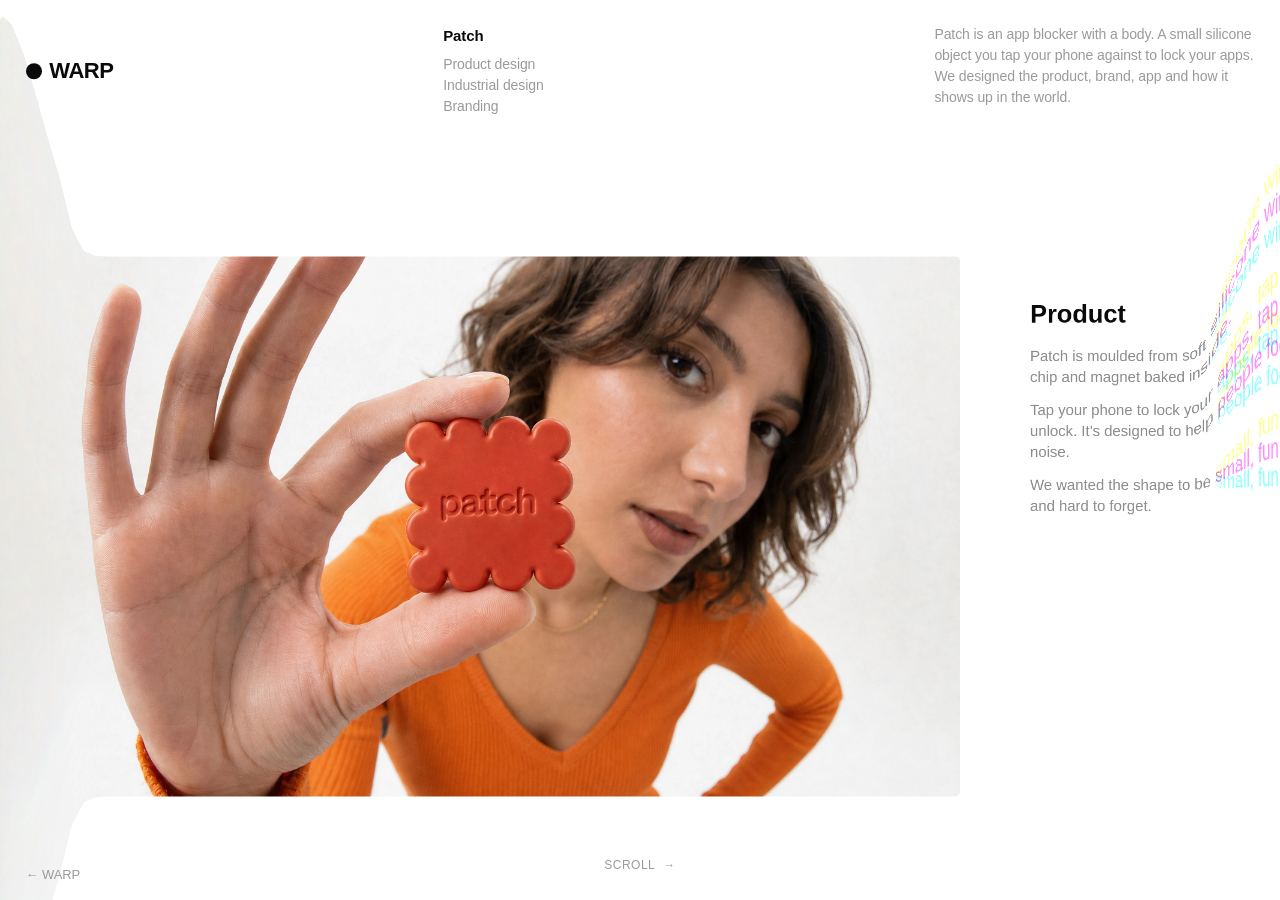
==== work/patch.html @ 56053a3a "WARP — warp gallery Faithful static recreation with a WebGL infinite warp gallery: edge-fan vertex w" ====
<!doctype html>
<html lang="en">
<head>
  <meta charset="utf-8" />
  <meta name="viewport" content="width=device-width, initial-scale=1" />
  <title>Patch — Warp</title>
  <meta name="description" content="Patch — an app blocker with a body. Product, brand and app by Warp." />
  <link rel="icon" href="../assets/favicon.svg" type="image/svg+xml" />
  <link rel="stylesheet" href="../assets/style.css?v=4" />
</head>
<body class="gallery-page">
  <canvas id="gl" aria-hidden="true"></canvas>

  <header class="ghead">
    <a class="brand" href="../index.html" aria-label="WARP">
      <span class="brand__dot"></span><span class="brand__word">WARP</span>
    </a>
    <div class="ghead__mid">
      <h1 class="ghead__title">Patch</h1>
      <div class="ghead__meta">Product design<br/>Industrial design<br/>Branding</div>
    </div>
    <p class="ghead__lede">Patch is an app blocker with a body. A small silicone object you tap your phone against to lock your apps. We designed the product, brand, app and how it shows up in the world.</p>
  </header>

  <div class="ghint" id="hint"><span>Scroll</span> <span class="ghint__arrow">→</span></div>

  <a class="backlink gback" href="../index.html">← WARP</a>
  <footer class="copy">© 2026</footer>

  <noscript><p style="padding:40px">This gallery needs JavaScript and WebGL.</p></noscript>
  <script src="../assets/gallery.js?v=4"></script>
</body>
</html>
---- assets/style.css ----
/* ============================================================
   SYSTEM — system.studio recreation
   Swiss / editorial minimalism. Helvetica, black on white.
   ============================================================ */

:root {
  --bg: #ffffff;
  --ink: #0a0a0a;
  --ink-2: #1b1b1b;
  --muted: #9a9a9a;
  --muted-2: #b6b6b6;
  --line: #e7e7e5;
  --card: #f1f1ef;
  --card-2: #ececea;
  --black: #0a0a0a;
  --green: #1ca64c;
  --orange: #ff5a00;

  /* patch silicone */
  --patch-a: #7b5cff;
  --patch-b: #5a3fd6;
  --patch-c: #4429b8;

  --fs-body: 15px;
  --lh-body: 1.42;
  --maxcol: 344px;

  --pad-x: clamp(20px, 2vw, 30px);
  --pad-y: 24px;

  --font: "Helvetica Neue", Helvetica, "Inter", Arial, sans-serif;
}

* { box-sizing: border-box; }

html { -webkit-text-size-adjust: 100%; }

body {
  margin: 0;
  background: var(--bg);
  color: var(--ink-2);
  font-family: var(--font);
  font-size: var(--fs-body);
  line-height: var(--lh-body);
  letter-spacing: -0.006em;
  -webkit-font-smoothing: antialiased;
  -moz-osx-font-smoothing: grayscale;
  text-rendering: optimizeLegibility;
  font-kerning: normal;
}

a { color: inherit; text-decoration: none; }

p { margin: 0 0 1em; }

::selection { background: var(--ink); color: #fff; }

/* ---------- Brand wordmark ---------- */
.brand {
  display: inline-flex;
  align-items: center;
  gap: 0.34em;
  color: var(--ink);
  font-weight: 800;
  letter-spacing: -0.022em;
  white-space: nowrap;
  user-select: none;
}
.brand__dot {
  display: inline-block;
  width: 0.74em;
  height: 0.74em;
  border-radius: 50%;
  background: var(--ink);
  transform: translateY(0.01em);
}
.brand__word {
  font-size: 1em;
}

/* ---------- Muted / utility text ---------- */
.muted { color: var(--muted); }
.copy {
  position: fixed;
  left: var(--pad-x);
  bottom: 16px;
  font-size: 12px;
  color: var(--muted-2);
  letter-spacing: 0;
}
.copy--static {
  position: static;
  left: auto;
  bottom: auto;
  margin-top: 64px;
}

/* ============================================================
   HOME
   ============================================================ */
.home {
  position: relative;
  min-height: 100vh;
  padding: var(--pad-y) var(--pad-x);
  display: grid;
  grid-template-columns: 1fr 1fr;
  align-items: start;
  column-gap: 24px;
}

.home .brand {
  font-size: 26px;
  align-self: start;
  margin-top: 1px;
}

.lede {
  max-width: var(--maxcol);
  font-size: var(--fs-body);
  color: var(--ink-2);
}
.lede p { margin-bottom: 1.05em; }
.lede p:last-of-type { margin-bottom: 0; }

.cta {
  display: flex;
  align-items: center;
  gap: 11px;
  margin-top: 18px;
}
.btn {
  display: inline-block;
  border: 1.5px solid var(--ink);
  border-radius: 999px;
  padding: 6px 15px 7px;
  color: var(--ink);
  font-size: var(--fs-body);
  line-height: 1;
  transition: background .18s ease, color .18s ease, transform .18s ease;
}
.btn:hover { background: var(--ink); color: #fff; }
.btn:active { transform: translateY(1px); }

/* ---------- Work list ---------- */
.work { margin-top: 42px; }
.work__title {
  font-size: var(--fs-body);
  font-weight: 700;
  color: var(--ink);
  margin: 0 0 13px;
  letter-spacing: -0.01em;
}
.work__list { list-style: none; margin: 0; padding: 0; }
.work__item { margin-bottom: 7px; }

.work__row {
  display: inline-flex;
  align-items: baseline;
  gap: 9px;
  color: var(--ink);
}
.work__row .yr { color: var(--muted); font-variant-numeric: tabular-nums; }
.work__row .nm { color: var(--ink); }
.work__item--soon .work__row .nm { color: var(--ink); }
.work__item--soon { color: var(--muted); }

a.work__row {
  transition: opacity .15s ease;
}
a.work__row:hover { opacity: 0.55; }

.tag-new {
  position: relative;
  color: var(--green);
  padding-bottom: 2px;
}
.tag-new::after {
  content: "";
  position: absolute;
  left: -1px;
  right: -2px;
  bottom: -2px;
  height: 6px;
  background-image: url("data:image/svg+xml,%3Csvg xmlns='http://www.w3.org/2000/svg' width='44' height='7' viewBox='0 0 44 7'%3E%3Cpath d='M1 4.2 Q 4.7 1.1 8.5 4.2 T 16 4.2 T 23.5 4.2 T 31 4.2 T 38.5 4.2 T 43 4.2' fill='none' stroke='%231ca64c' stroke-width='1.7' stroke-linecap='round'/%3E%3C/svg%3E");
  background-repeat: repeat-x;
  background-size: 22px 7px;
}

/* page-load reveal */
.reveal { opacity: 0; transform: translateY(7px); animation: rise .7s cubic-bezier(.2,.7,.2,1) forwards; }
.reveal.d1 { animation-delay: .04s; }
.reveal.d2 { animation-delay: .12s; }
.reveal.d3 { animation-delay: .2s; }
.reveal.d4 { animation-delay: .28s; }
@keyframes rise { to { opacity: 1; transform: none; } }
@media (prefers-reduced-motion: reduce) {
  .reveal { animation: none; opacity: 1; transform: none; }
}

/* ---------- Hover preview ---------- */
.preview {
  position: fixed;
  z-index: 50;
  width: 470px;
  height: 292px;
  pointer-events: none;
  opacity: 0;
  transform: translate(34px, -50%) scale(.96);
  transition: opacity .2s ease, transform .3s cubic-bezier(.2,.7,.2,1);
  will-change: transform, opacity;
}
.preview.is-on { opacity: 1; transform: translate(34px, -50%) scale(1); }
.preview__inner {
  width: 100%; height: 100%;
  border-radius: 8px;
  overflow: hidden;
  box-shadow: 0 26px 60px -22px rgba(0,0,0,.45), 0 2px 8px rgba(0,0,0,.1);
  background: #ececea;
}
.preview__inner img { width: 100%; height: 100%; object-fit: cover; display: block; }

/* ============================================================
   PATCH CASE STUDY
   ============================================================ */
.case {
  padding: var(--pad-y) var(--pad-x) 120px;
  max-width: 1320px;
  margin: 0 auto;
}
.case .brand { font-size: 22px; }

.case__head {
  display: grid;
  grid-template-columns: 1fr 1fr 1fr;
  gap: 24px;
  margin-top: 40px;
  align-items: start;
}
.case__title {
  font-size: 22px;
  font-weight: 700;
  color: var(--ink);
  margin: 0 0 6px;
}
.case__meta { color: var(--muted); font-size: 14px; line-height: 1.5; }
.case__lede {
  grid-column: 3;
  max-width: 320px;
  color: var(--muted);
  font-size: 14px;
  line-height: 1.55;
}
.case__lede strong { color: var(--ink-2); font-weight: 400; }

/* generic card grid */
.grid {
  display: grid;
  grid-template-columns: repeat(3, 1fr);
  gap: 18px;
  margin-top: 26px;
}
.card {
  position: relative;
  border-radius: 4px;
  overflow: hidden;
  aspect-ratio: 1 / 1;
  background: var(--card);
  display: grid;
  place-items: center;
}
.card--black { background: #0a0a0a; }
.card--paper { background: #fff; border: 1px solid var(--line); }

.card-cap {
  font-size: 12.5px;
  line-height: 1.5;
  color: var(--muted);
  margin-top: 10px;
  max-width: 92%;
}

/* patch wordmark (black card) */
.patchmark {
  display: flex;
  align-items: center;
  gap: 0.42em;
  color: #fff;
  font-weight: 800;
  font-size: clamp(28px, 4.6vw, 58px);
  letter-spacing: -0.04em;
}
.waffle {
  width: 0.92em; height: 0.92em;
  display: grid;
  grid-template-columns: repeat(3, 1fr);
  grid-template-rows: repeat(3, 1fr);
  gap: 0.085em;
}
.waffle span {
  background: #fff;
  border-radius: 0.12em;
}

/* construction diagram block */
.diagram { width: 78%; }
.diagram svg { width: 100%; height: auto; display: block; }
.diagram-wrap { display: flex; flex-direction: column; }

/* ---------- second band: blob / manifesto ---------- */
.band {
  display: grid;
  grid-template-columns: 0.62fr 1.4fr 1.4fr;
  gap: 18px;
  margin-top: 18px;
  align-items: stretch;
}
.sidecopy {
  align-self: end;
  writing-mode: vertical-rl;
  transform: rotate(180deg);
  color: var(--muted);
  font-size: 12px;
  line-height: 1.55;
  max-height: 320px;
  padding: 4px 0;
}

.blobstage {
  background: linear-gradient(180deg,#efeeec,#e6e5e2);
  border-radius: 4px;
  display: grid;
  place-items: center;
  aspect-ratio: 1.05 / 1;
  position: relative;
  overflow: hidden;
}
.blobstage svg { width: 74%; height: auto; }
.tap-note {
  position: absolute;
  top: 14px; left: 50%; transform: translateX(-50%);
  font-size: 11px; color: var(--muted);
}

.manifesto {
  background: #0a0a0a;
  color: #fff;
  border-radius: 4px;
  padding: clamp(22px, 3vw, 40px);
  display: flex;
  align-items: center;
  position: relative;
  overflow: hidden;
}
.manifesto p {
  margin: 0;
  font-weight: 700;
  font-size: clamp(20px, 2.5vw, 33px);
  line-height: 1.14;
  letter-spacing: -0.02em;
}
.manifesto .c { color: var(--orange); }
.manifesto__chip {
  position: absolute;
  right: -40px; bottom: -30px;
  width: 150px; height: 150px;
  filter: blur(.2px);
  opacity: .95;
}

/* ---------- third band: spec / render / photography ---------- */
.band3 {
  display: grid;
  grid-template-columns: 1.3fr 1.1fr 0.9fr;
  gap: 18px;
  margin-top: 18px;
  align-items: start;
}
.render {
  border-radius: 4px;
  aspect-ratio: 1.3 / 1;
  background:
    radial-gradient(120% 90% at 30% 10%, rgba(255,255,255,.5), transparent 50%),
    repeating-linear-gradient(96deg, #6b4a2e 0 7px, #7c5736 7px 15px, #5f4127 15px 22px);
  position: relative;
  overflow: hidden;
}
.render__device {
  position: absolute;
  left: 16%; top: 30%;
  width: 30%;
}
.render__kbd {
  position: absolute;
  right: 6%; bottom: 8%;
  width: 46%;
  height: 34%;
  background: linear-gradient(180deg,#f4f4f4,#dcdcdc);
  border-radius: 8px;
  box-shadow: 0 14px 30px -10px rgba(0,0,0,.5);
  display: grid;
  grid-template-columns: repeat(8, 1fr);
  grid-auto-rows: 1fr;
  gap: 4%;
  padding: 6%;
}
.render__kbd i { background: #ececec; border-radius: 3px; box-shadow: inset 0 -2px 0 #cfcfcf; }

.spec-wrap { display: flex; flex-direction: column; }
.spec {
  background: #f4f4f2;
  border-radius: 4px;
  aspect-ratio: 1 / 1;
  display: grid;
  place-items: center;
  padding: 12%;
}
.spec svg { width: 100%; height: auto; }

.section-title {
  font-size: 16px;
  font-weight: 700;
  color: var(--ink);
  margin: 0 0 12px;
}
.photography { color: var(--muted); font-size: 14px; line-height: 1.55; }
.photography p { margin-bottom: 1em; }

/* back link */
.backbar { margin-top: 8px; }
.backlink { color: var(--muted); font-size: 13px; }
.backlink:hover { color: var(--ink); }

/* ============================================================
   WARP GALLERY (Patch)
   ============================================================ */
.gallery-page {
  height: 100%;
  overflow: hidden;
  background: #fff;
}
html:has(.gallery-page) { height: 100%; overflow: hidden; }

#gl {
  position: fixed;
  inset: 0;
  width: 100vw;
  height: 100vh;
  display: block;
  cursor: grab;
  z-index: 1;
}
#gl.grabbing { cursor: grabbing; }

.ghead {
  position: fixed;
  z-index: 5;
  top: var(--pad-y);
  left: var(--pad-x);
  right: var(--pad-x);
  display: grid;
  grid-template-columns: 1fr 1fr 1fr;
  gap: 24px;
  pointer-events: none;
}
.ghead .brand { font-size: 22px; pointer-events: auto; }
.ghead__mid { padding-top: 1px; }
.ghead__title { font-size: 15px; font-weight: 700; color: var(--ink); margin: 0 0 8px; }
.ghead__meta { font-size: 14px; line-height: 1.5; color: var(--muted); }
.ghead__lede {
  justify-self: end;
  max-width: 320px;
  margin: 0;
  font-size: 14px;
  line-height: 1.5;
  color: var(--muted);
}

.ghint {
  position: fixed;
  z-index: 5;
  left: 50%;
  bottom: 26px;
  transform: translateX(-50%);
  display: flex;
  align-items: center;
  gap: 8px;
  font-size: 12px;
  letter-spacing: 0.04em;
  text-transform: uppercase;
  color: var(--muted);
  transition: opacity .5s ease;
}
.ghint.gone { opacity: 0; }
.ghint__arrow { animation: nudge 1.4s ease-in-out infinite; }
@keyframes nudge { 0%,100% { transform: translateX(0); } 50% { transform: translateX(5px); } }

.gback { position: fixed; z-index: 5; left: var(--pad-x); bottom: 16px; font-size: 13px; }
.gallery-page .copy { right: var(--pad-x); left: auto; }

.no-webgl #gl { display: none; }
.no-webgl::after {
  content: "WebGL is required to view this gallery.";
  position: fixed; inset: 0; display: grid; place-items: center; color: var(--muted);
}

/* ============================================================
   RESPONSIVE
   ============================================================ */
@media (max-width: 760px) {
  .home {
    grid-template-columns: 1fr;
    row-gap: 26px;
  }
  .home .brand { font-size: 24px; }
  .lede { max-width: none; }
  .case__head { grid-template-columns: 1fr; }
  .case__lede { grid-column: auto; max-width: none; }
  .grid { grid-template-columns: 1fr; }
  .band, .band3 { grid-template-columns: 1fr; }
  .sidecopy { writing-mode: horizontal-tb; transform: none; max-height: none; }
  .copy { position: static; margin-top: 60px; display: block; padding: 0 var(--pad-x); }
}
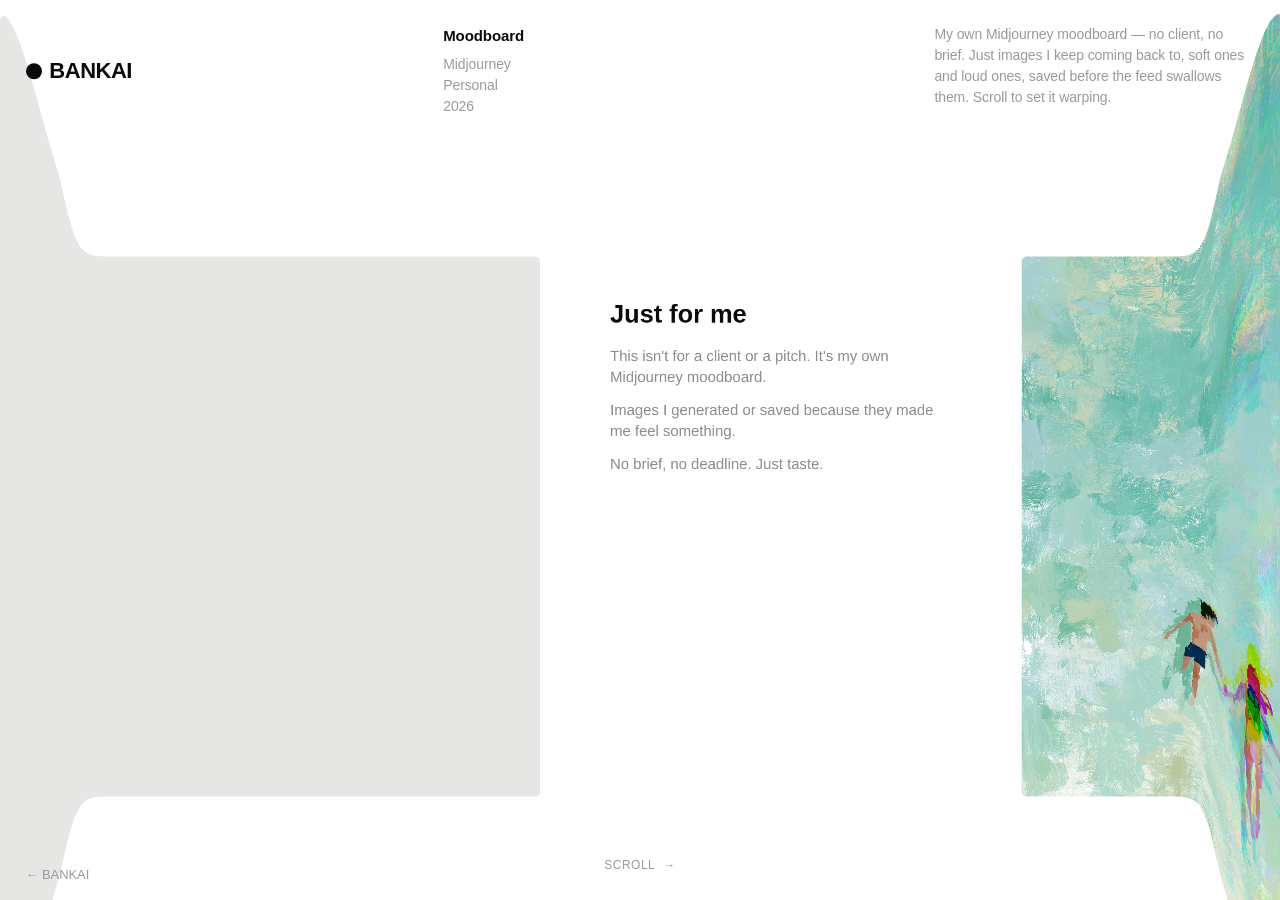
==== commit 0a57b49f: "Bankai — personal Midjourney moodboard - Rebrand WARP → Bankai across the site (kept the warp effect" ====
--- a/work/patch.html
+++ b/work/patch.html
@@ -3,31 +3,31 @@
 <head>
   <meta charset="utf-8" />
   <meta name="viewport" content="width=device-width, initial-scale=1" />
-  <title>Patch — Warp</title>
-  <meta name="description" content="Patch — an app blocker with a body. Product, brand and app by Warp." />
+  <title>Moodboard — Bankai</title>
+  <meta name="description" content="My personal Midjourney moodboard — images I keep coming back to. Soft and loud, all in one place." />
   <link rel="icon" href="../assets/favicon.svg" type="image/svg+xml" />
-  <link rel="stylesheet" href="../assets/style.css?v=4" />
+  <link rel="stylesheet" href="../assets/style.css?v=5" />
 </head>
 <body class="gallery-page">
   <canvas id="gl" aria-hidden="true"></canvas>
 
   <header class="ghead">
-    <a class="brand" href="../index.html" aria-label="WARP">
-      <span class="brand__dot"></span><span class="brand__word">WARP</span>
+    <a class="brand" href="../index.html" aria-label="Bankai">
+      <span class="brand__dot"></span><span class="brand__word">BANKAI</span>
     </a>
     <div class="ghead__mid">
-      <h1 class="ghead__title">Patch</h1>
-      <div class="ghead__meta">Product design<br/>Industrial design<br/>Branding</div>
+      <h1 class="ghead__title">Moodboard</h1>
+      <div class="ghead__meta">Midjourney<br/>Personal<br/>2026</div>
     </div>
-    <p class="ghead__lede">Patch is an app blocker with a body. A small silicone object you tap your phone against to lock your apps. We designed the product, brand, app and how it shows up in the world.</p>
+    <p class="ghead__lede">My own Midjourney moodboard — no client, no brief. Just images I keep coming back to, soft ones and loud ones, saved before the feed swallows them. Scroll to set it warping.</p>
   </header>
 
   <div class="ghint" id="hint"><span>Scroll</span> <span class="ghint__arrow">→</span></div>
 
-  <a class="backlink gback" href="../index.html">← WARP</a>
+  <a class="backlink gback" href="../index.html">← BANKAI</a>
   <footer class="copy">© 2026</footer>
 
   <noscript><p style="padding:40px">This gallery needs JavaScript and WebGL.</p></noscript>
-  <script src="../assets/gallery.js?v=4"></script>
+  <script src="../assets/gallery.js?v=6"></script>
 </body>
 </html>
--- a/assets/style.css
+++ b/assets/style.css
@@ -431,7 +431,7 @@
 .backlink:hover { color: var(--ink); }
 
 /* ============================================================
-   WARP GALLERY (Patch)
+   Moodboard — warp gallery
    ============================================================ */
 .gallery-page {
   height: 100%;
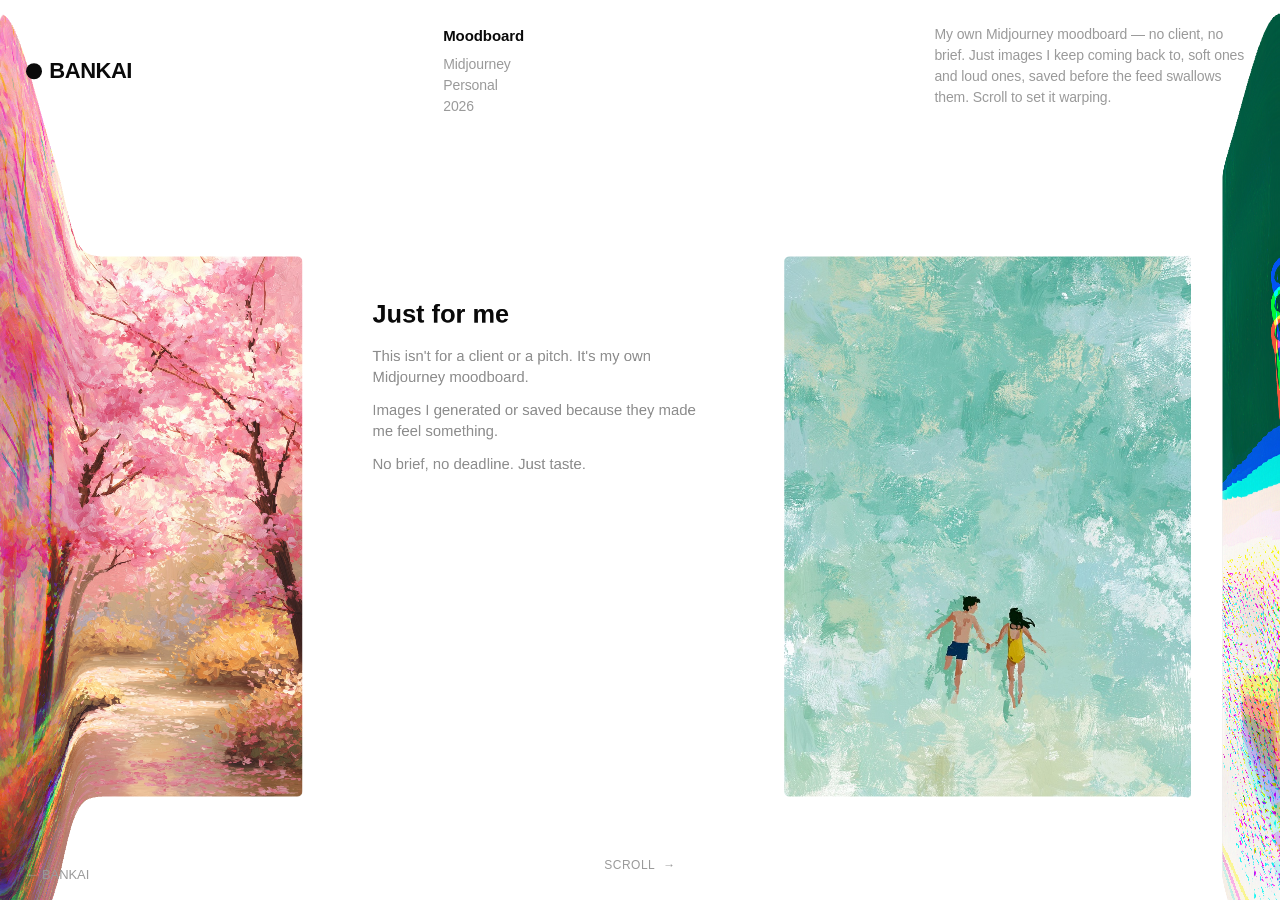
==== commit 3794250a: "Optimise performance and mobile experience Performance (~44MB → ~4MB of media): - Convert moodboard " ====
--- a/work/patch.html
+++ b/work/patch.html
@@ -6,7 +6,7 @@
   <title>Moodboard — Bankai</title>
   <meta name="description" content="My personal Midjourney moodboard — images I keep coming back to. Soft and loud, all in one place." />
   <link rel="icon" href="../assets/favicon.svg" type="image/svg+xml" />
-  <link rel="stylesheet" href="../assets/style.css?v=5" />
+  <link rel="stylesheet" href="../assets/style.css?v=6" />
 </head>
 <body class="gallery-page">
   <canvas id="gl" aria-hidden="true"></canvas>
@@ -28,6 +28,6 @@
   <footer class="copy">© 2026</footer>
 
   <noscript><p style="padding:40px">This gallery needs JavaScript and WebGL.</p></noscript>
-  <script src="../assets/gallery.js?v=6"></script>
+  <script src="../assets/gallery.js?v=7"></script>
 </body>
 </html>
--- a/assets/style.css
+++ b/assets/style.css
@@ -16,11 +16,6 @@
   --green: #1ca64c;
   --orange: #ff5a00;
 
-  /* patch silicone */
-  --patch-a: #7b5cff;
-  --patch-b: #5a3fd6;
-  --patch-c: #4429b8;
-
   --fs-body: 15px;
   --lh-body: 1.42;
   --maxcol: 344px;
@@ -437,17 +432,23 @@
   height: 100%;
   overflow: hidden;
   background: #fff;
-}
-html:has(.gallery-page) { height: 100%; overflow: hidden; }
+  overscroll-behavior: none;   /* no pull-to-refresh / scroll chaining on mobile */
+}
+html:has(.gallery-page) { height: 100%; overflow: hidden; overscroll-behavior: none; }
 
 #gl {
   position: fixed;
   inset: 0;
   width: 100vw;
   height: 100vh;
+  height: 100dvh;              /* track the visible viewport on mobile (no chrome jump) */
   display: block;
   cursor: grab;
   z-index: 1;
+  touch-action: none;         /* the rail handles drag/swipe itself */
+  user-select: none;
+  -webkit-user-select: none;
+  -webkit-tap-highlight-color: transparent;
 }
 #gl.grabbing { cursor: grabbing; }
 
@@ -519,4 +520,19 @@
   .band, .band3 { grid-template-columns: 1fr; }
   .sidecopy { writing-mode: horizontal-tb; transform: none; max-height: none; }
   .copy { position: static; margin-top: 60px; display: block; padding: 0 var(--pad-x); }
-}
+
+  /* gallery header: the 3-column layout is too tight on phones — stack it and
+     drop the long intro (the same idea lives in the first "Just for me" tile). */
+  .gallery-page .copy { position: fixed; margin-top: 0; padding: 0; }
+  .ghead {
+    grid-template-columns: 1fr;
+    gap: 6px;
+    top: 16px;
+  }
+  .ghead .brand { font-size: 18px; }
+  .ghead__mid { padding-top: 0; }
+  .ghead__title { font-size: 13px; margin-bottom: 4px; }
+  .ghead__meta { font-size: 12px; line-height: 1.45; }
+  .ghead__lede { display: none; }
+  .ghint { bottom: 18px; font-size: 11px; }
+}
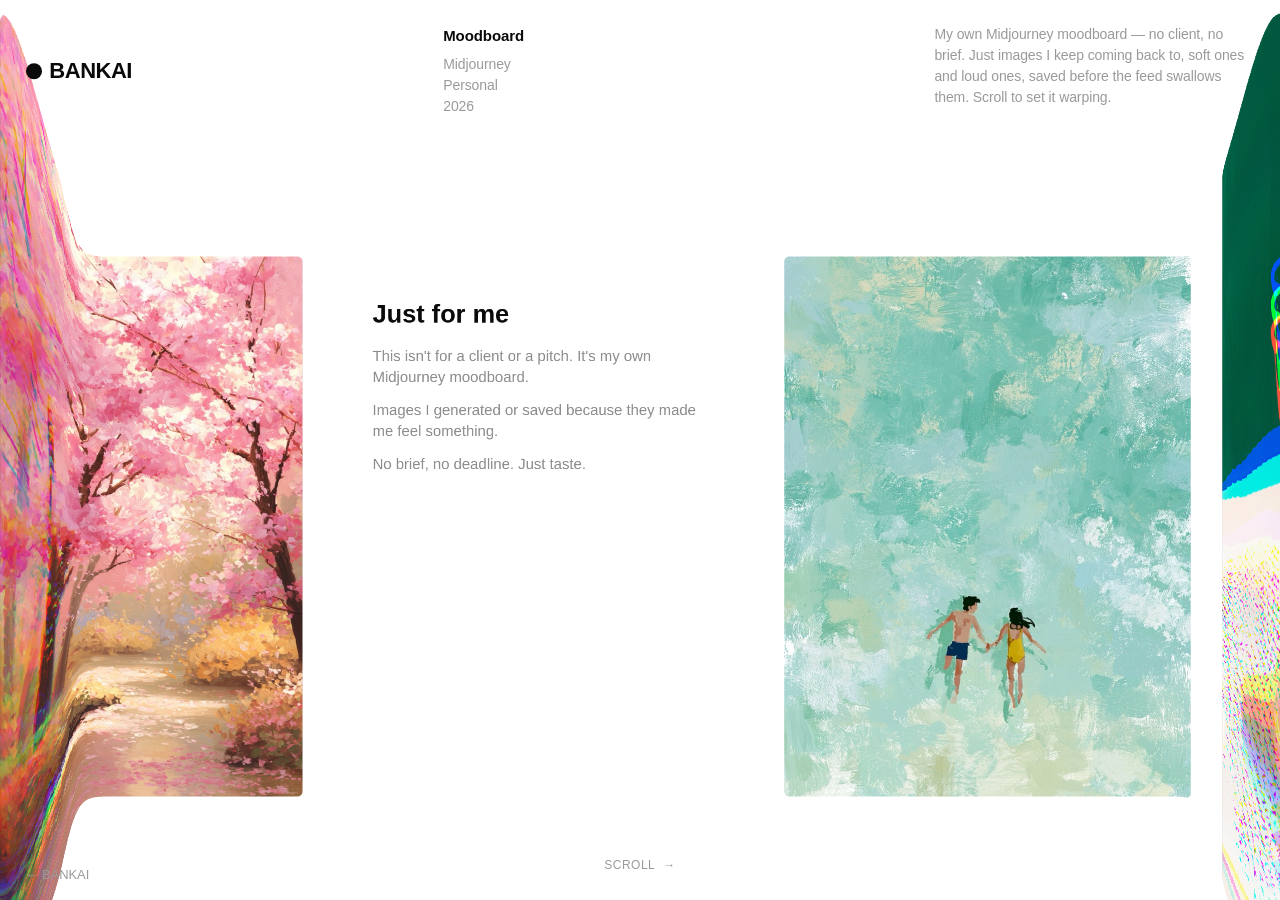
==== commit e402f11d: "Add accessible text mirror and responsive images Accessibility / SEO: - Inject a visually-hidden .sr" ====
--- a/work/patch.html
+++ b/work/patch.html
@@ -6,7 +6,7 @@
   <title>Moodboard — Bankai</title>
   <meta name="description" content="My personal Midjourney moodboard — images I keep coming back to. Soft and loud, all in one place." />
   <link rel="icon" href="../assets/favicon.svg" type="image/svg+xml" />
-  <link rel="stylesheet" href="../assets/style.css?v=6" />
+  <link rel="stylesheet" href="../assets/style.css?v=7" />
 </head>
 <body class="gallery-page">
   <canvas id="gl" aria-hidden="true"></canvas>
@@ -28,6 +28,6 @@
   <footer class="copy">© 2026</footer>
 
   <noscript><p style="padding:40px">This gallery needs JavaScript and WebGL.</p></noscript>
-  <script src="../assets/gallery.js?v=7"></script>
+  <script src="../assets/gallery.js?v=8"></script>
 </body>
 </html>
--- a/assets/style.css
+++ b/assets/style.css
@@ -424,6 +424,18 @@
 .backbar { margin-top: 8px; }
 .backlink { color: var(--muted); font-size: 13px; }
 .backlink:hover { color: var(--ink); }
+
+/* visually hidden, but read by screen readers and search engines */
+.sr-only {
+  position: absolute;
+  width: 1px; height: 1px;
+  margin: -1px; padding: 0;
+  overflow: hidden;
+  clip: rect(0 0 0 0);
+  clip-path: inset(50%);
+  white-space: nowrap;
+  border: 0;
+}
 
 /* ============================================================
    Moodboard — warp gallery
